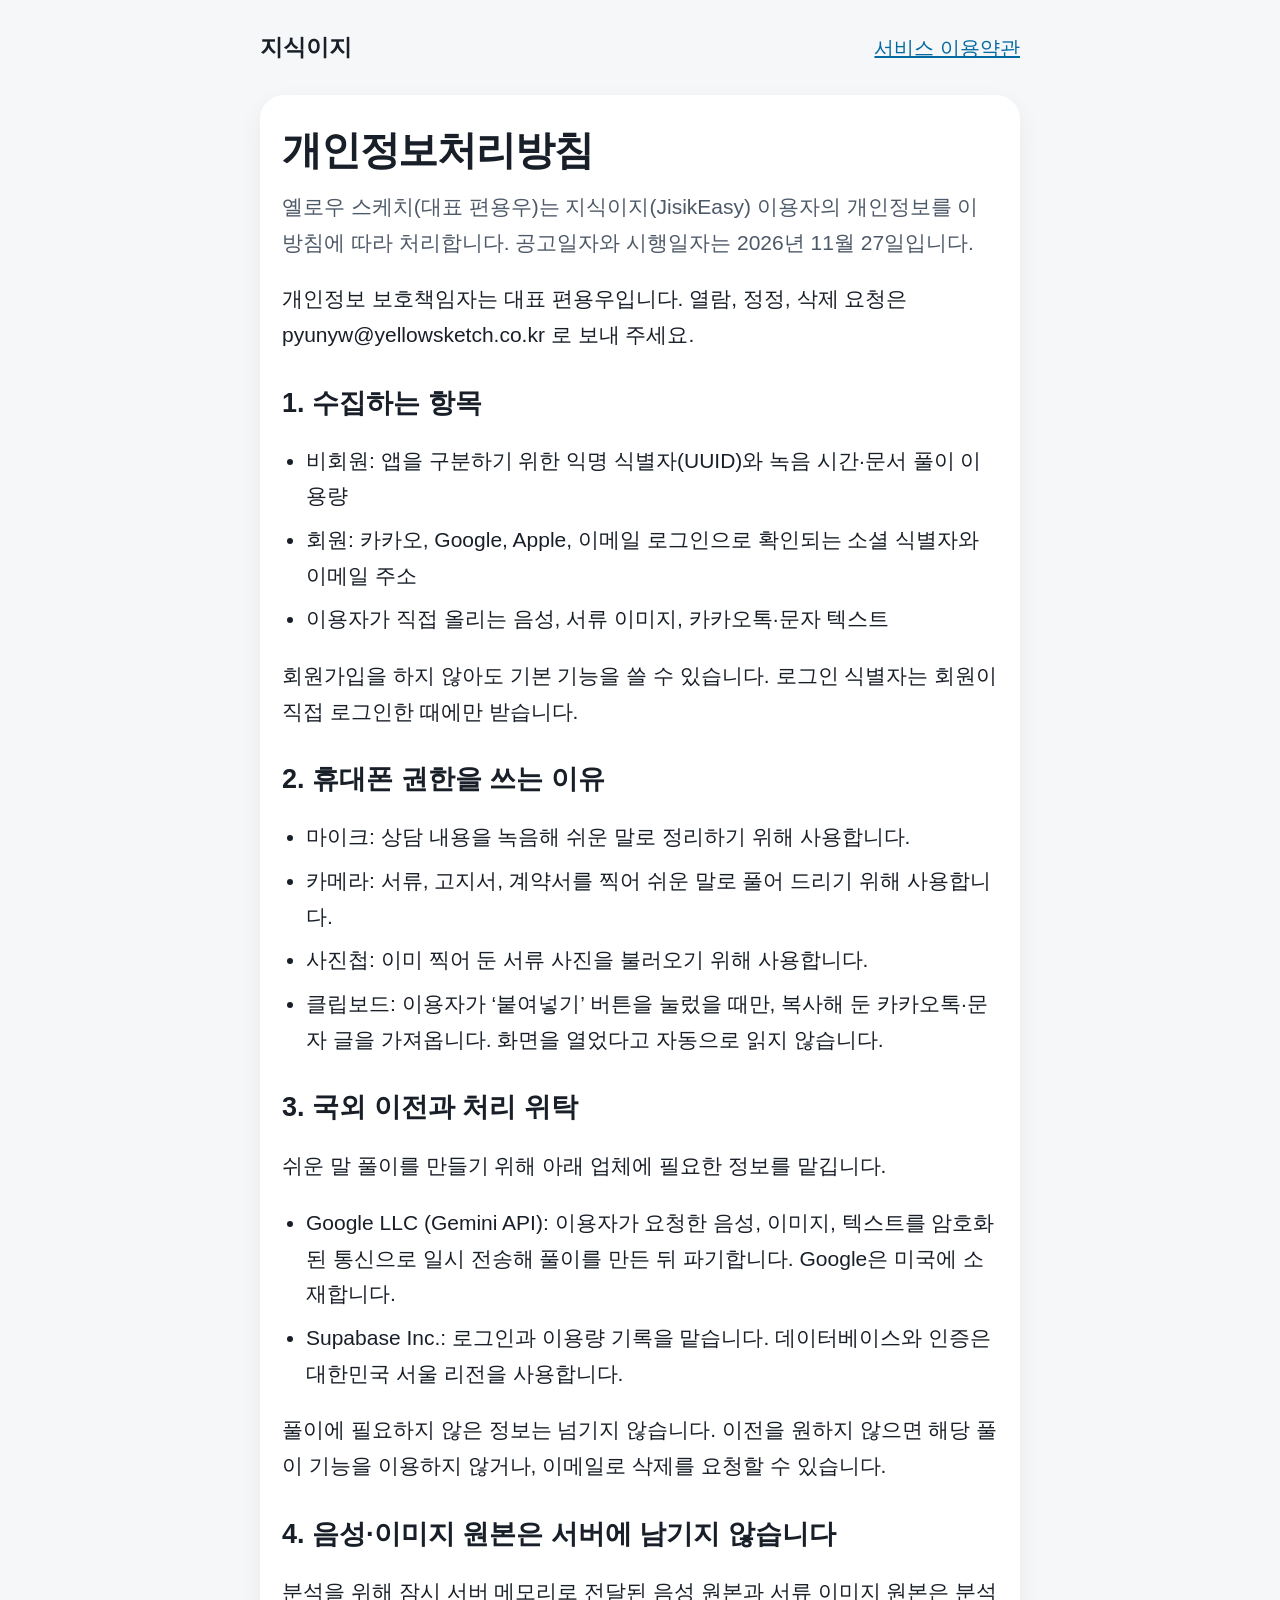
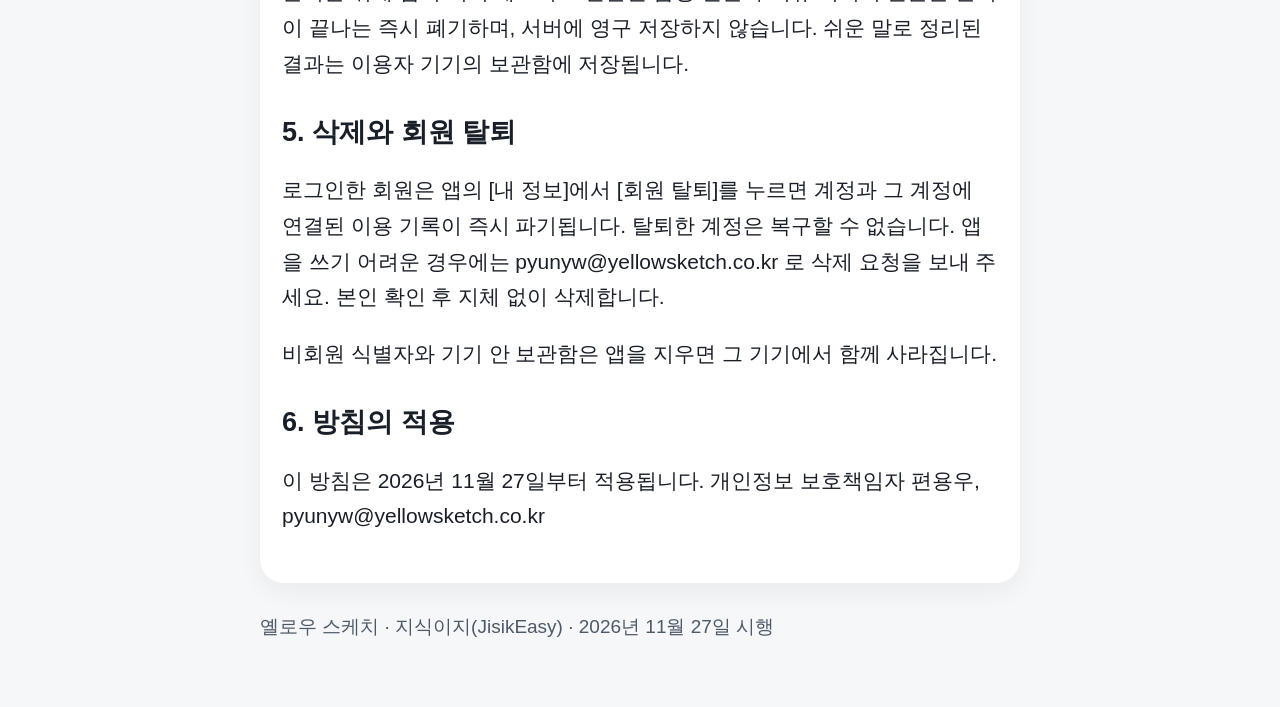
==== privacy.html @ 42bd914e "Publish the JisikEasy landing page, terms, and privacy policy. Co-authored-by: Cursor <cursoragent@c" ====
<!DOCTYPE html>
<html lang="ko">
<head>
  <meta charset="utf-8">
  <meta name="viewport" content="width=device-width, initial-scale=1">
  <title>개인정보처리방침 · 지식이지</title>
  <link rel="stylesheet" href="style.css">
</head>
<body>
  <main class="wrap">
    <header class="site">
      <a class="brand" href="index.html">지식이지</a>
      <a href="terms.html">서비스 이용약관</a>
    </header>
    <article class="card">
      <h1>개인정보처리방침</h1>
      <p class="lead">옐로우 스케치(대표 편용우)는 지식이지(JisikEasy) 이용자의 개인정보를 이 방침에 따라 처리합니다. 공고일자와 시행일자는 2026년 11월 27일입니다.</p>
      <p>개인정보 보호책임자는 대표 편용우입니다. 열람, 정정, 삭제 요청은 pyunyw@yellowsketch.co.kr 로 보내 주세요.</p>

      <h2>1. 수집하는 항목</h2>
      <ul>
        <li>비회원: 앱을 구분하기 위한 익명 식별자(UUID)와 녹음 시간·문서 풀이 이용량</li>
        <li>회원: 카카오, Google, Apple, 이메일 로그인으로 확인되는 소셜 식별자와 이메일 주소</li>
        <li>이용자가 직접 올리는 음성, 서류 이미지, 카카오톡·문자 텍스트</li>
      </ul>
      <p>회원가입을 하지 않아도 기본 기능을 쓸 수 있습니다. 로그인 식별자는 회원이 직접 로그인한 때에만 받습니다.</p>

      <h2>2. 휴대폰 권한을 쓰는 이유</h2>
      <ul>
        <li>마이크: 상담 내용을 녹음해 쉬운 말로 정리하기 위해 사용합니다.</li>
        <li>카메라: 서류, 고지서, 계약서를 찍어 쉬운 말로 풀어 드리기 위해 사용합니다.</li>
        <li>사진첩: 이미 찍어 둔 서류 사진을 불러오기 위해 사용합니다.</li>
        <li>클립보드: 이용자가 ‘붙여넣기’ 버튼을 눌렀을 때만, 복사해 둔 카카오톡·문자 글을 가져옵니다. 화면을 열었다고 자동으로 읽지 않습니다.</li>
      </ul>

      <h2>3. 국외 이전과 처리 위탁</h2>
      <p>쉬운 말 풀이를 만들기 위해 아래 업체에 필요한 정보를 맡깁니다.</p>
      <ul>
        <li>Google LLC (Gemini API): 이용자가 요청한 음성, 이미지, 텍스트를 암호화된 통신으로 일시 전송해 풀이를 만든 뒤 파기합니다. Google은 미국에 소재합니다.</li>
        <li>Supabase Inc.: 로그인과 이용량 기록을 맡습니다. 데이터베이스와 인증은 대한민국 서울 리전을 사용합니다.</li>
      </ul>
      <p>풀이에 필요하지 않은 정보는 넘기지 않습니다. 이전을 원하지 않으면 해당 풀이 기능을 이용하지 않거나, 이메일로 삭제를 요청할 수 있습니다.</p>

      <h2>4. 음성·이미지 원본은 서버에 남기지 않습니다</h2>
      <p>분석을 위해 잠시 서버 메모리로 전달된 음성 원본과 서류 이미지 원본은 분석이 끝나는 즉시 폐기하며, 서버에 영구 저장하지 않습니다. 쉬운 말로 정리된 결과는 이용자 기기의 보관함에 저장됩니다.</p>

      <h2>5. 삭제와 회원 탈퇴</h2>
      <p>로그인한 회원은 앱의 [내 정보]에서 [회원 탈퇴]를 누르면 계정과 그 계정에 연결된 이용 기록이 즉시 파기됩니다. 탈퇴한 계정은 복구할 수 없습니다. 앱을 쓰기 어려운 경우에는 pyunyw@yellowsketch.co.kr 로 삭제 요청을 보내 주세요. 본인 확인 후 지체 없이 삭제합니다.</p>
      <p>비회원 식별자와 기기 안 보관함은 앱을 지우면 그 기기에서 함께 사라집니다.</p>

      <h2>6. 방침의 적용</h2>
      <p>이 방침은 2026년 11월 27일부터 적용됩니다. 개인정보 보호책임자 편용우, pyunyw@yellowsketch.co.kr</p>
    </article>
    <footer class="site">옐로우 스케치 · 지식이지(JisikEasy) · 2026년 11월 27일 시행</footer>
  </main>
</body>
</html>
---- style.css ----
:root {
  color-scheme: light;
  --ink: #191f28;
  --muted: #4e5968;
  --line: #e5e8eb;
  --bg: #f6f7f9;
  --card: #ffffff;
  --sky: #7dd3fc;
  --sky-deep: #0369a1;
}

* { box-sizing: border-box; }

html { font-size: 20px; }

body {
  margin: 0;
  background: var(--bg);
  color: var(--ink);
  font-family: "Pretendard", "Apple SD Gothic Neo", "Noto Sans KR", sans-serif;
  line-height: 1.7;
}

a { color: var(--sky-deep); }

.wrap {
  width: min(760px, calc(100% - 32px));
  margin: 0 auto;
  padding: 28px 0 64px;
}

header.site {
  display: flex;
  justify-content: space-between;
  align-items: center;
  gap: 16px;
  margin-bottom: 28px;
}

.brand {
  color: var(--ink);
  font-weight: 800;
  font-size: 1.15rem;
  text-decoration: none;
}

.card {
  background: var(--card);
  border-radius: 24px;
  padding: 28px 22px;
  box-shadow: 0 8px 24px rgba(25, 31, 40, 0.06);
}

h1 {
  margin: 0 0 12px;
  font-size: 2rem;
  line-height: 1.35;
  letter-spacing: -0.03em;
}

h2 {
  margin: 32px 0 8px;
  font-size: 1.35rem;
  line-height: 1.4;
}

p, li { font-size: 1.05rem; }

.lead { color: var(--muted); margin-top: 0; }

.actions {
  display: flex;
  flex-direction: column;
  gap: 12px;
  margin-top: 28px;
}

.button {
  display: flex;
  align-items: center;
  justify-content: center;
  min-height: 64px;
  padding: 12px 18px;
  border-radius: 18px;
  background: var(--sky);
  color: var(--ink);
  font-weight: 800;
  text-decoration: none;
  text-align: center;
}

.button.quiet {
  background: #eef1f4;
}

ul { padding-left: 1.2em; }

li + li { margin-top: 8px; }

.meta {
  margin-top: 28px;
  padding-top: 18px;
  border-top: 1px solid var(--line);
  color: var(--muted);
}

footer.site {
  margin-top: 28px;
  color: var(--muted);
  font-size: 0.95rem;
}

@media (max-width: 480px) {
  html { font-size: 18px; }
  h1 { font-size: 1.7rem; }
  .card { padding: 22px 16px; }
}
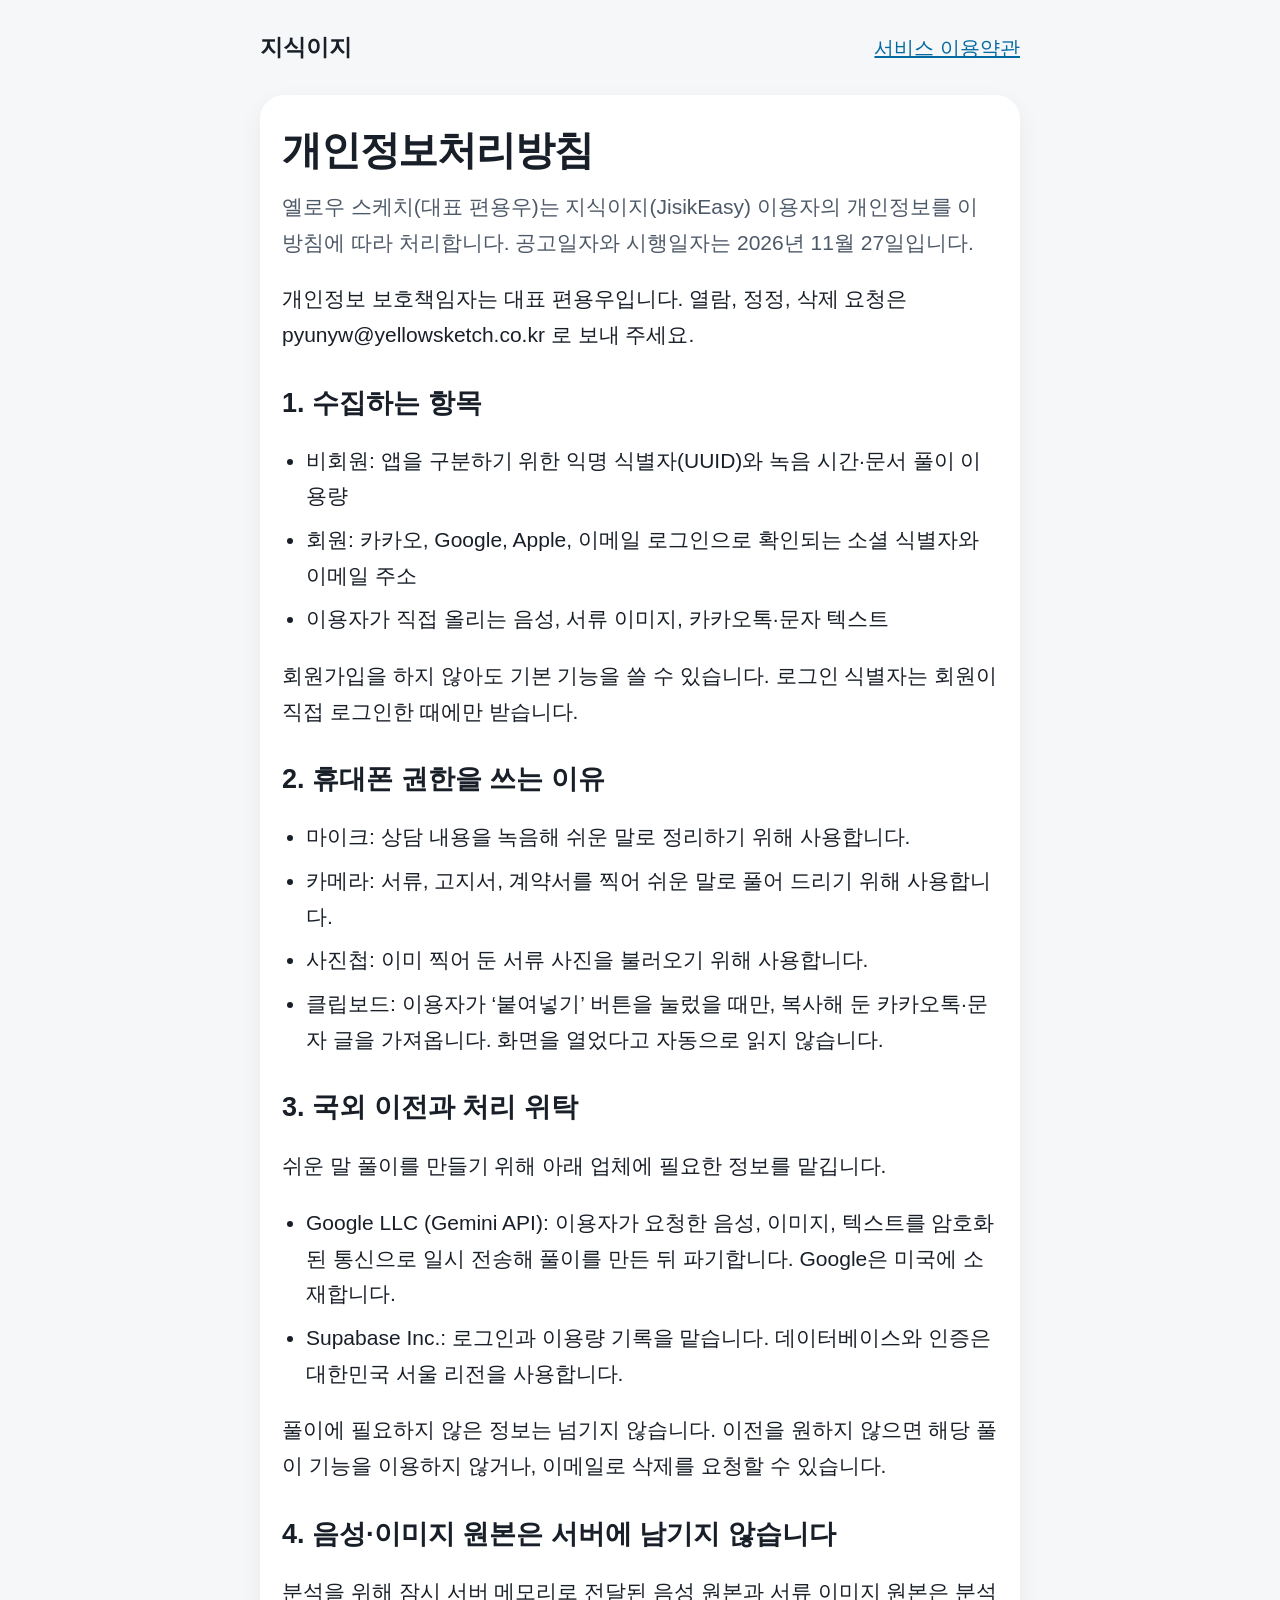
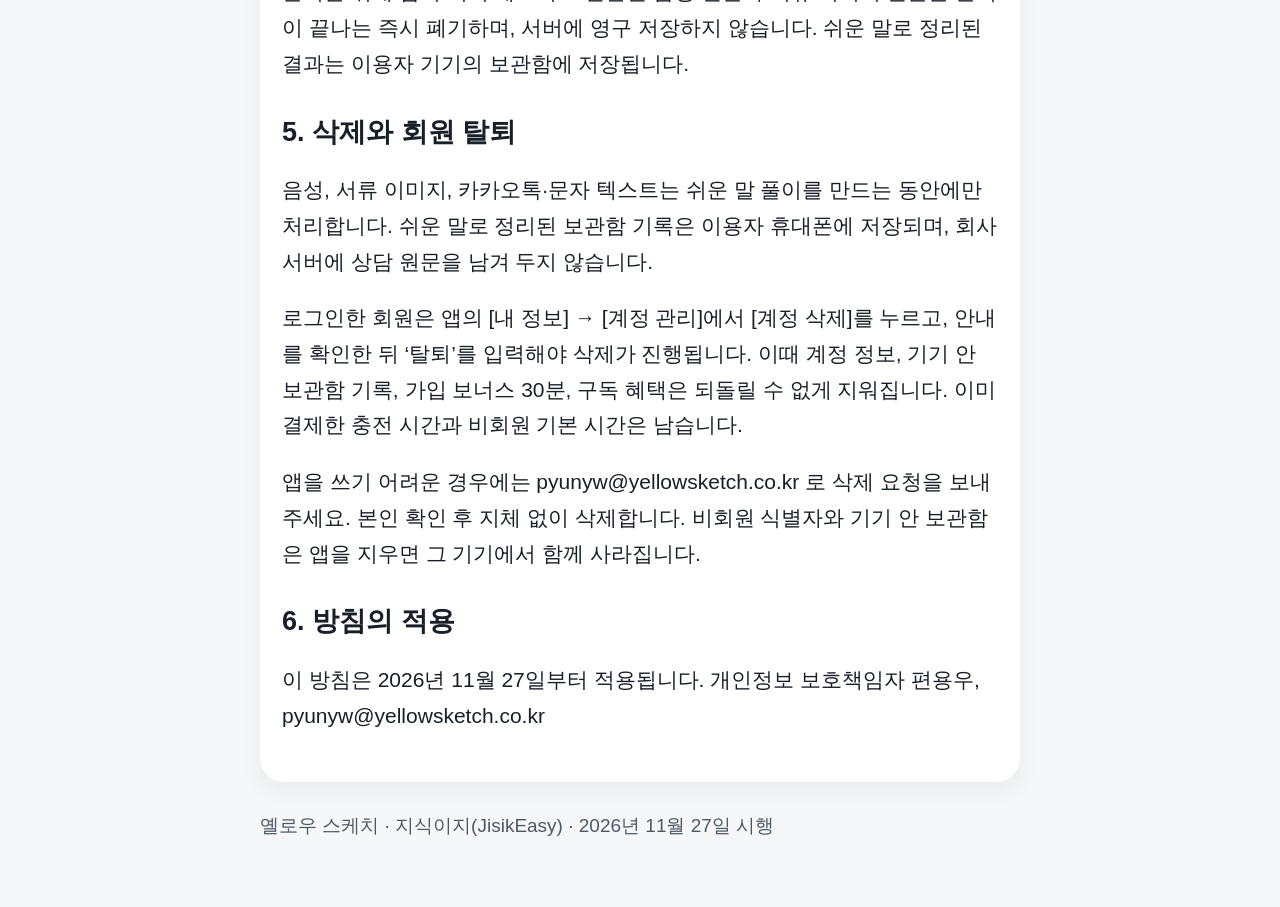
==== commit 80f98838: "State that AI summaries have no official effect and spell out what account deletion removes. Co-auth" ====
--- a/privacy.html
+++ b/privacy.html
@@ -45,8 +45,9 @@
       <p>분석을 위해 잠시 서버 메모리로 전달된 음성 원본과 서류 이미지 원본은 분석이 끝나는 즉시 폐기하며, 서버에 영구 저장하지 않습니다. 쉬운 말로 정리된 결과는 이용자 기기의 보관함에 저장됩니다.</p>
 
       <h2>5. 삭제와 회원 탈퇴</h2>
-      <p>로그인한 회원은 앱의 [내 정보]에서 [회원 탈퇴]를 누르면 계정과 그 계정에 연결된 이용 기록이 즉시 파기됩니다. 탈퇴한 계정은 복구할 수 없습니다. 앱을 쓰기 어려운 경우에는 pyunyw@yellowsketch.co.kr 로 삭제 요청을 보내 주세요. 본인 확인 후 지체 없이 삭제합니다.</p>
-      <p>비회원 식별자와 기기 안 보관함은 앱을 지우면 그 기기에서 함께 사라집니다.</p>
+      <p>음성, 서류 이미지, 카카오톡·문자 텍스트는 쉬운 말 풀이를 만드는 동안에만 처리합니다. 쉬운 말로 정리된 보관함 기록은 이용자 휴대폰에 저장되며, 회사 서버에 상담 원문을 남겨 두지 않습니다.</p>
+      <p>로그인한 회원은 앱의 [내 정보] → [계정 관리]에서 [계정 삭제]를 누르고, 안내를 확인한 뒤 ‘탈퇴’를 입력해야 삭제가 진행됩니다. 이때 계정 정보, 기기 안 보관함 기록, 가입 보너스 30분, 구독 혜택은 되돌릴 수 없게 지워집니다. 이미 결제한 충전 시간과 비회원 기본 시간은 남습니다.</p>
+      <p>앱을 쓰기 어려운 경우에는 pyunyw@yellowsketch.co.kr 로 삭제 요청을 보내 주세요. 본인 확인 후 지체 없이 삭제합니다. 비회원 식별자와 기기 안 보관함은 앱을 지우면 그 기기에서 함께 사라집니다.</p>
 
       <h2>6. 방침의 적용</h2>
       <p>이 방침은 2026년 11월 27일부터 적용됩니다. 개인정보 보호책임자 편용우, pyunyw@yellowsketch.co.kr</p>
